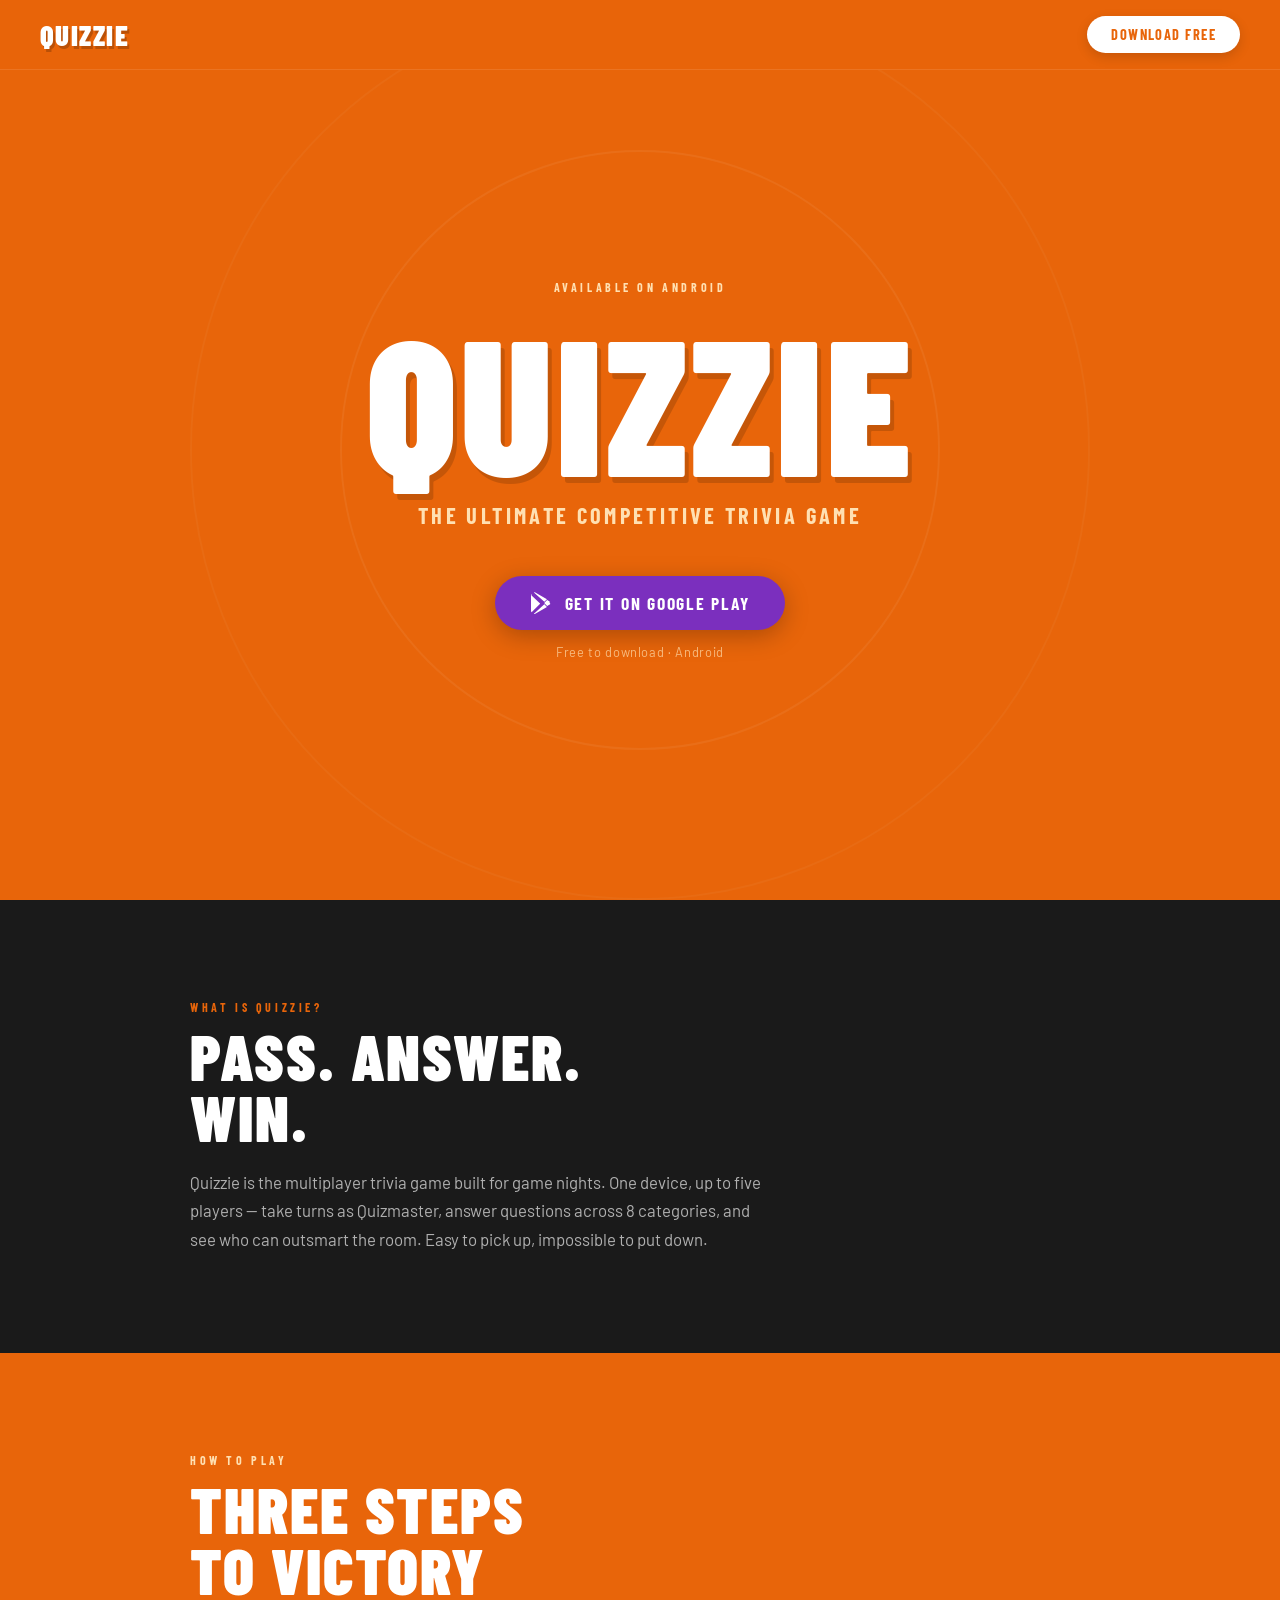
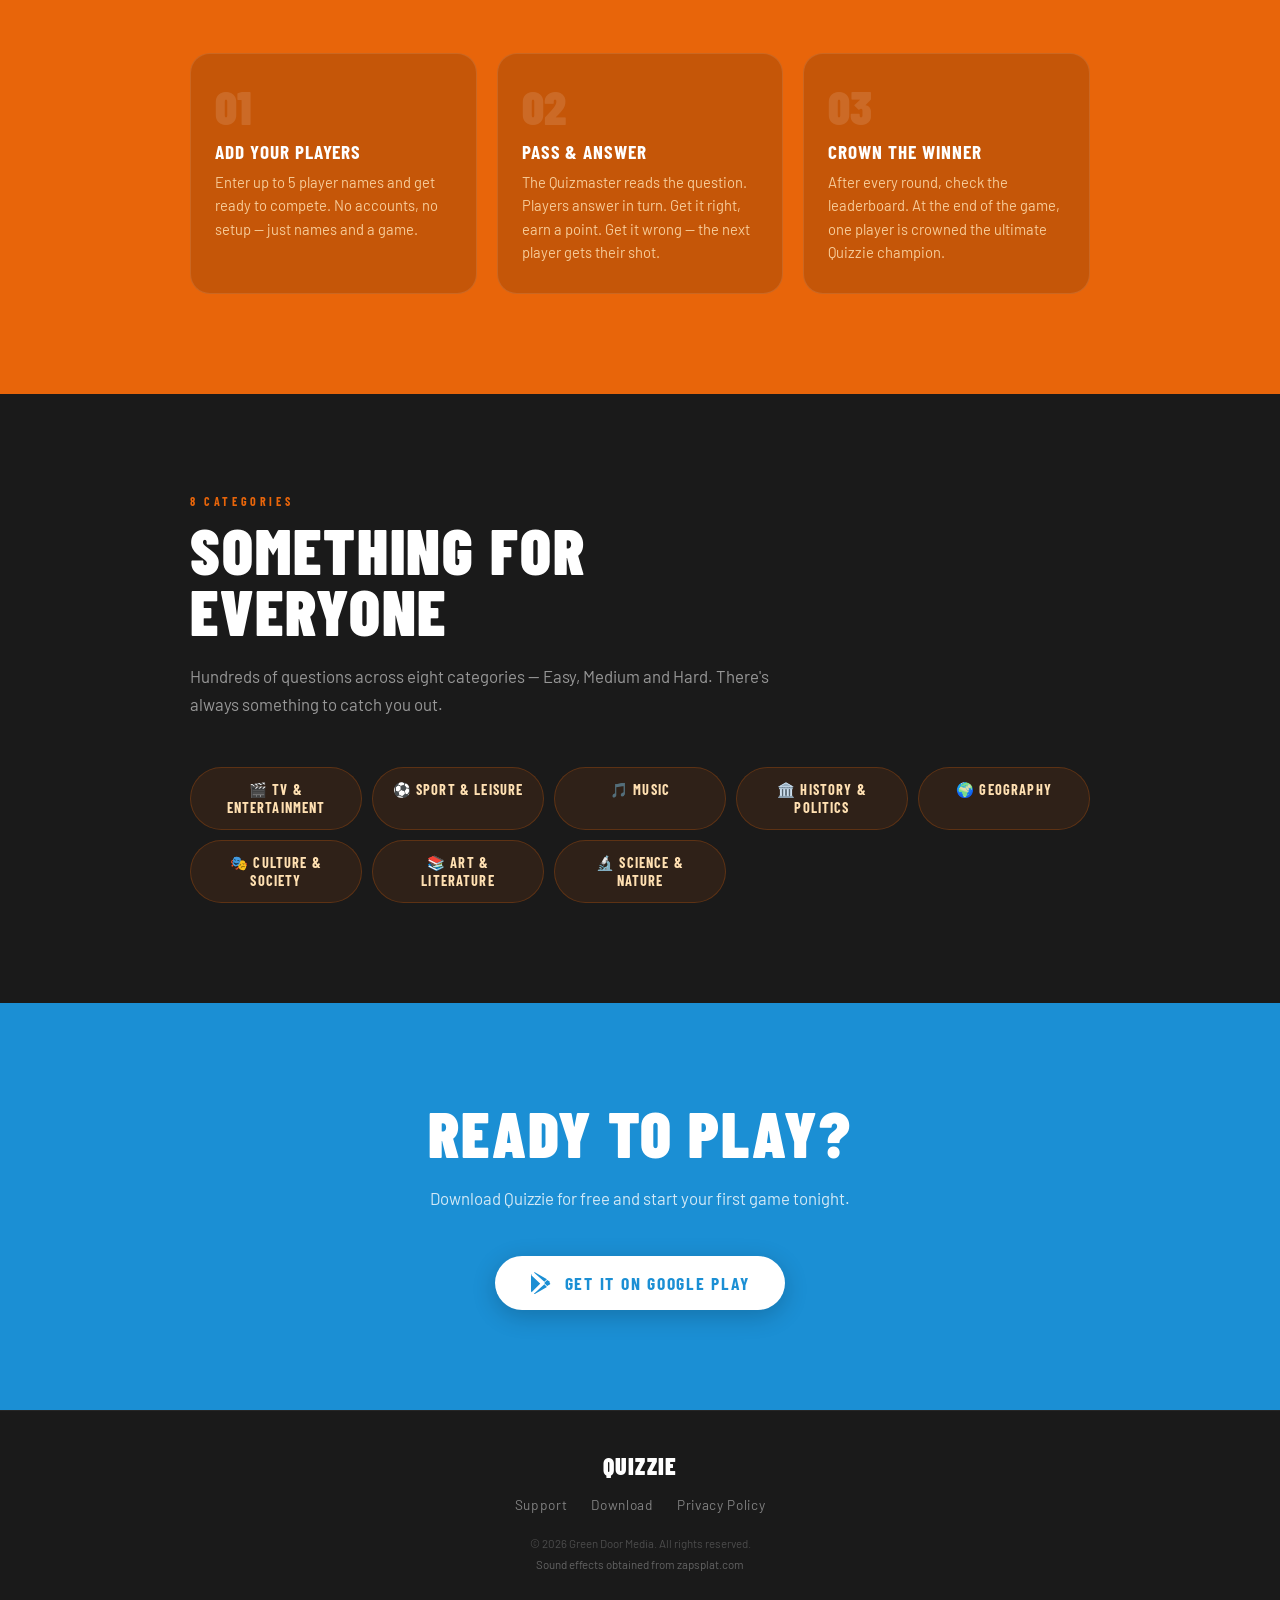
==== index.html @ a0429613 "add index html" ====
<!DOCTYPE html>
<html lang="en">
<head>
    <meta charset="UTF-8">
    <meta name="viewport" content="width=device-width, initial-scale=1.0">
    <meta name="description" content="Quizzie — The Ultimate Competitive Trivia Game. Challenge your friends and family across 8 categories. Available on Android.">
    <title>Quizzie — The Ultimate Competitive Trivia Game</title>
    <link rel="preconnect" href="https://fonts.googleapis.com">
    <link rel="preconnect" href="https://fonts.gstatic.com" crossorigin>
    <link href="https://fonts.googleapis.com/css2?family=Barlow+Condensed:ital,wght@0,400;0,700;0,900;1,700&family=Barlow:wght@400;500&display=swap" rel="stylesheet">
    <style>
        *, *::before, *::after { box-sizing: border-box; margin: 0; padding: 0; }

        :root {
            --orange:    #E8650A;
            --blue:      #1B8FD4;
            --white:     #FFFFFF;
            --off-white: #FFE0B2;
            --dark:      #1A1A1A;
            --purple:    #7B2FBE;
        }

        html { scroll-behavior: smooth; }

        body {
            font-family: 'Barlow', sans-serif;
            background: var(--orange);
            color: var(--white);
            overflow-x: hidden;
        }

        /* ── NAV ── */
        nav {
            position: fixed;
            top: 0; left: 0; right: 0;
            z-index: 100;
            padding: 16px 40px;
            display: flex;
            align-items: center;
            justify-content: space-between;
            background: rgba(232,101,10,0.95);
            backdrop-filter: blur(8px);
            border-bottom: 1px solid rgba(255,255,255,0.1);
        }
        .nav-logo {
            font-family: 'Barlow Condensed', sans-serif;
            font-weight: 900;
            font-size: 1.8rem;
            text-transform: uppercase;
            letter-spacing: 0.05em;
            color: var(--white);
            text-decoration: none;
            text-shadow: 2px 3px 0 rgba(0,0,0,0.2);
        }
        .nav-cta {
            background: var(--white);
            color: var(--orange);
            font-family: 'Barlow Condensed', sans-serif;
            font-weight: 700;
            font-size: 0.9rem;
            text-transform: uppercase;
            letter-spacing: 0.1em;
            padding: 10px 24px;
            border-radius: 50px;
            text-decoration: none;
            transition: transform 0.15s, box-shadow 0.15s;
            box-shadow: 0 4px 12px rgba(0,0,0,0.15);
        }
        .nav-cta:hover {
            transform: translateY(-2px);
            box-shadow: 0 6px 20px rgba(0,0,0,0.2);
        }

        /* ── HERO ── */
        .hero {
            min-height: 100vh;
            display: flex;
            flex-direction: column;
            align-items: center;
            justify-content: center;
            text-align: center;
            padding: 120px 24px 80px;
            position: relative;
            overflow: hidden;
        }
        .hero::before {
            content: '';
            position: absolute;
            width: 600px; height: 600px;
            border-radius: 50%;
            border: 2px solid rgba(255,255,255,0.06);
            top: 50%; left: 50%;
            transform: translate(-50%, -50%);
            pointer-events: none;
        }
        .hero::after {
            content: '';
            position: absolute;
            width: 900px; height: 900px;
            border-radius: 50%;
            border: 2px solid rgba(255,255,255,0.04);
            top: 50%; left: 50%;
            transform: translate(-50%, -50%);
            pointer-events: none;
        }
        .hero-eyebrow {
            color: var(--off-white);
            font-family: 'Barlow Condensed', sans-serif;
            font-weight: 700;
            font-size: 0.75rem;
            letter-spacing: 0.3em;
            text-transform: uppercase;
            margin-bottom: 20px;
            opacity: 0;
            animation: fadeUp 0.6s ease forwards 0.2s;
        }
        .hero-logo {
            font-family: 'Barlow Condensed', sans-serif;
            font-weight: 900;
            font-size: clamp(5rem, 18vw, 12rem);
            text-transform: uppercase;
            letter-spacing: 0.02em;
            line-height: 0.9;
            text-shadow: 4px 6px 0 rgba(0,0,0,0.15);
            margin-bottom: 16px;
            opacity: 0;
            animation: fadeUp 0.6s ease forwards 0.4s;
        }
        .hero-tagline {
            font-family: 'Barlow Condensed', sans-serif;
            font-weight: 700;
            font-size: clamp(1rem, 3vw, 1.4rem);
            text-transform: uppercase;
            letter-spacing: 0.15em;
            color: var(--off-white);
            margin-bottom: 48px;
            opacity: 0;
            animation: fadeUp 0.6s ease forwards 0.6s;
        }
        .hero-actions {
            display: flex;
            flex-direction: column;
            align-items: center;
            gap: 14px;
            opacity: 0;
            animation: fadeUp 0.6s ease forwards 0.8s;
        }
        .btn-dark {
            display: inline-flex;
            align-items: center;
            gap: 12px;
            background: #7B2FBE;
            color: var(--white);
            font-family: 'Barlow Condensed', sans-serif;
            font-weight: 700;
            font-size: 1.1rem;
            text-transform: uppercase;
            letter-spacing: 0.1em;
            padding: 16px 36px;
            border-radius: 50px;
            text-decoration: none;
            transition: transform 0.15s, box-shadow 0.15s;
            box-shadow: 0 6px 24px rgba(0,0,0,0.25);
        }
        .btn-dark:hover {
            transform: translateY(-3px);
            box-shadow: 0 10px 32px rgba(0,0,0,0.3);
        }
        .btn-dark svg { width: 22px; height: 22px; flex-shrink: 0; }
        .hero-note {
            font-size: 0.8rem;
            color: var(--off-white);
            opacity: 0.7;
            letter-spacing: 0.05em;
        }

        /* ── SECTIONS ── */
        .container { max-width: 900px; margin: 0 auto; }

        .section-eyebrow {
            font-family: 'Barlow Condensed', sans-serif;
            font-weight: 700;
            font-size: 0.75rem;
            letter-spacing: 0.3em;
            text-transform: uppercase;
            margin-bottom: 12px;
        }
        .section-title {
            font-family: 'Barlow Condensed', sans-serif;
            font-weight: 900;
            font-size: clamp(2.5rem, 6vw, 4rem);
            text-transform: uppercase;
            letter-spacing: 0.03em;
            line-height: 0.95;
            margin-bottom: 20px;
        }
        .section-body {
            font-size: 1.05rem;
            line-height: 1.7;
            max-width: 580px;
        }

        /* ── ABOUT ── */
        .about {
            background: var(--dark);
            padding: 100px 24px;
        }
        .about .section-eyebrow { color: var(--orange); }
        .about .section-body { color: rgba(255,255,255,0.65); }

        /* ── HOW IT WORKS ── */
        .how {
            background: var(--orange);
            padding: 100px 24px;
        }
        .how .section-eyebrow { color: var(--off-white); }

        .steps {
            display: grid;
            grid-template-columns: repeat(auto-fit, minmax(240px, 1fr));
            gap: 20px;
            margin-top: 52px;
        }
        .step {
            background: rgba(0,0,0,0.15);
            border-radius: 20px;
            padding: 28px 24px;
            border: 1px solid rgba(255,255,255,0.1);
        }
        .step-number {
            font-family: 'Barlow Condensed', sans-serif;
            font-weight: 900;
            font-size: 3rem;
            color: rgba(255,255,255,0.12);
            line-height: 1;
            margin-bottom: 10px;
        }
        .step-title {
            font-family: 'Barlow Condensed', sans-serif;
            font-weight: 700;
            font-size: 1.2rem;
            text-transform: uppercase;
            letter-spacing: 0.05em;
            margin-bottom: 8px;
        }
        .step-body {
            font-size: 0.92rem;
            line-height: 1.6;
            color: var(--off-white);
            opacity: 0.85;
        }

        /* ── CATEGORIES ── */
        .categories {
            background: var(--dark);
            padding: 100px 24px;
        }
        .categories .section-eyebrow { color: var(--orange); }
        .categories .section-body { color: rgba(255,255,255,0.55); margin-top: 12px; }

        .category-grid {
            display: grid;
            grid-template-columns: repeat(auto-fit, minmax(170px, 1fr));
            gap: 10px;
            margin-top: 48px;
        }
        .category-pill {
            background: rgba(232,101,10,0.1);
            border: 1px solid rgba(232,101,10,0.25);
            border-radius: 50px;
            padding: 13px 18px;
            text-align: center;
            font-family: 'Barlow Condensed', sans-serif;
            font-weight: 700;
            font-size: 0.9rem;
            text-transform: uppercase;
            letter-spacing: 0.08em;
            color: var(--off-white);
            transition: background 0.2s, border-color 0.2s;
        }
        .category-pill:hover {
            background: rgba(232,101,10,0.22);
            border-color: rgba(232,101,10,0.5);
        }

        /* ── CTA ── */
        .cta-section {
            background: var(--blue);
            padding: 100px 24px;
            text-align: center;
        }
        .cta-section .section-body {
            color: rgba(255,255,255,0.8);
            margin: 14px auto 44px;
        }
        .btn-white {
            display: inline-flex;
            align-items: center;
            gap: 12px;
            background: var(--white);
            color: var(--blue);
            font-family: 'Barlow Condensed', sans-serif;
            font-weight: 700;
            font-size: 1.1rem;
            text-transform: uppercase;
            letter-spacing: 0.1em;
            padding: 16px 36px;
            border-radius: 50px;
            text-decoration: none;
            transition: transform 0.15s, box-shadow 0.15s;
            box-shadow: 0 6px 24px rgba(0,0,0,0.2);
        }
        .btn-white:hover {
            transform: translateY(-3px);
            box-shadow: 0 10px 32px rgba(0,0,0,0.25);
        }
        .btn-white svg { width: 22px; height: 22px; flex-shrink: 0; }

        /* ── FOOTER ── */
        footer {
            background: var(--dark);
            padding: 40px 24px;
            text-align: center;
            border-top: 1px solid rgba(255,255,255,0.05);
        }
        .footer-logo {
            font-family: 'Barlow Condensed', sans-serif;
            font-weight: 900;
            font-size: 1.5rem;
            text-transform: uppercase;
            letter-spacing: 0.05em;
            margin-bottom: 16px;
        }
        .footer-links {
            display: flex;
            align-items: center;
            justify-content: center;
            gap: 24px;
            margin-bottom: 20px;
            flex-wrap: wrap;
        }
        .footer-links a {
            color: rgba(255,255,255,0.45);
            text-decoration: none;
            font-size: 0.85rem;
            letter-spacing: 0.05em;
            transition: color 0.15s;
        }
        .footer-links a:hover { color: var(--white); }
        .footer-credit {
            font-size: 0.72rem;
            color: rgba(255,255,255,0.22);
            line-height: 1.8;
        }
        .footer-credit a {
            color: rgba(255,255,255,0.32);
            text-decoration: none;
        }
        .footer-credit a:hover { color: rgba(255,255,255,0.55); }

        /* ── ANIMATION ── */
        @keyframes fadeUp {
            from { opacity: 0; transform: translateY(24px); }
            to   { opacity: 1; transform: translateY(0); }
        }

        /* ── RESPONSIVE ── */
        @media (max-width: 600px) {
            nav { padding: 14px 20px; }
            .nav-logo { font-size: 1.4rem; }
            .hero { padding: 100px 20px 60px; }
            .about, .how, .categories, .cta-section { padding: 72px 20px; }
            .steps { grid-template-columns: 1fr; }
            .category-grid { grid-template-columns: repeat(2, 1fr); }
        }

        @media (prefers-reduced-motion: reduce) {
            .hero-eyebrow, .hero-logo, .hero-tagline, .hero-actions {
                opacity: 1; animation: none;
            }
        }
    </style>
</head>
<body>

<!-- NAV -->
<nav>
    <a href="#" class="nav-logo">Quizzie</a>
    <a href="#download" class="nav-cta">Download Free</a>
</nav>

<!-- HERO -->
<section class="hero">
    <p class="hero-eyebrow">Available on Android</p>
    <h1 class="hero-logo">Quizzie</h1>
    <p class="hero-tagline">The Ultimate Competitive Trivia Game</p>
    <div class="hero-actions">
        <a href="#download" class="btn-dark">
            <svg viewBox="0 0 24 24" fill="currentColor" aria-hidden="true">
                <path d="M3.18 23.76c.3.17.64.24.99.2l13.24-7.64-2.87-2.87L3.18 23.76zM.54 1.96C.2 2.37 0 2.96 0 3.71v16.58c0 .75.2 1.34.55 1.75l.09.09 9.29-9.29v-.22L.63 3.87.54 1.96zM20.37 10.43l-2.77-1.6-3.2 3.2 3.2 3.2 2.79-1.61c.8-.46.8-1.21-.02-1.67v-.52zM4.17.24L17.41 7.87l-2.87 2.87L3.18.44A1.17 1.17 0 014.17.24z"/>
            </svg>
            Get it on Google Play
        </a>
        <p class="hero-note">Free to download &middot; Android</p>
    </div>
</section>

<!-- ABOUT -->
<section class="about">
    <div class="container">
        <p class="section-eyebrow">What is Quizzie?</p>
        <h2 class="section-title">Pass. Answer.<br>Win.</h2>
        <p class="section-body">Quizzie is the multiplayer trivia game built for game nights. One device, up to five players — take turns as Quizmaster, answer questions across 8 categories, and see who can outsmart the room. Easy to pick up, impossible to put down.</p>
    </div>
</section>

<!-- HOW IT WORKS -->
<section class="how">
    <div class="container">
        <p class="section-eyebrow">How to play</p>
        <h2 class="section-title">Three Steps<br>to Victory</h2>
        <div class="steps">
            <div class="step">
                <div class="step-number">01</div>
                <div class="step-title">Add Your Players</div>
                <p class="step-body">Enter up to 5 player names and get ready to compete. No accounts, no setup — just names and a game.</p>
            </div>
            <div class="step">
                <div class="step-number">02</div>
                <div class="step-title">Pass &amp; Answer</div>
                <p class="step-body">The Quizmaster reads the question. Players answer in turn. Get it right, earn a point. Get it wrong — the next player gets their shot.</p>
            </div>
            <div class="step">
                <div class="step-number">03</div>
                <div class="step-title">Crown the Winner</div>
                <p class="step-body">After every round, check the leaderboard. At the end of the game, one player is crowned the ultimate Quizzie champion.</p>
            </div>
        </div>
    </div>
</section>

<!-- CATEGORIES -->
<section class="categories">
    <div class="container">
        <p class="section-eyebrow">8 Categories</p>
        <h2 class="section-title">Something for<br>Everyone</h2>
        <p class="section-body">Hundreds of questions across eight categories — Easy, Medium and Hard. There's always something to catch you out.</p>
        <div class="category-grid">
            <div class="category-pill">🎬 TV &amp; Entertainment</div>
            <div class="category-pill">⚽ Sport &amp; Leisure</div>
            <div class="category-pill">🎵 Music</div>
            <div class="category-pill">🏛️ History &amp; Politics</div>
            <div class="category-pill">🌍 Geography</div>
            <div class="category-pill">🎭 Culture &amp; Society</div>
            <div class="category-pill">📚 Art &amp; Literature</div>
            <div class="category-pill">🔬 Science &amp; Nature</div>
        </div>
    </div>
</section>

<!-- DOWNLOAD CTA -->
<section class="cta-section" id="download">
    <div class="container">
        <h2 class="section-title">Ready to Play?</h2>
        <p class="section-body">Download Quizzie for free and start your first game tonight.</p>
        <a href="https://play.google.com/store" class="btn-white">
            <svg viewBox="0 0 24 24" fill="currentColor" aria-hidden="true">
                <path d="M3.18 23.76c.3.17.64.24.99.2l13.24-7.64-2.87-2.87L3.18 23.76zM.54 1.96C.2 2.37 0 2.96 0 3.71v16.58c0 .75.2 1.34.55 1.75l.09.09 9.29-9.29v-.22L.63 3.87.54 1.96zM20.37 10.43l-2.77-1.6-3.2 3.2 3.2 3.2 2.79-1.61c.8-.46.8-1.21-.02-1.67v-.52zM4.17.24L17.41 7.87l-2.87 2.87L3.18.44A1.17 1.17 0 014.17.24z"/>
            </svg>
            Get it on Google Play
        </a>
    </div>
</section>

<!-- FOOTER -->
<footer>
    <div class="footer-logo">Quizzie</div>
    <div class="footer-links">
        <a href="mailto:greendoormediasupport@gmail.com">Support</a>
        <a href="#download">Download</a>
        <a href="#">Privacy Policy</a>
    </div>
    <p class="footer-credit">
        &copy; 2026 Green Door Media. All rights reserved.<br>
        <a href="https://www.zapsplat.com">Sound effects obtained from zapsplat.com</a>
    </p>
</footer>

</body>
</html>
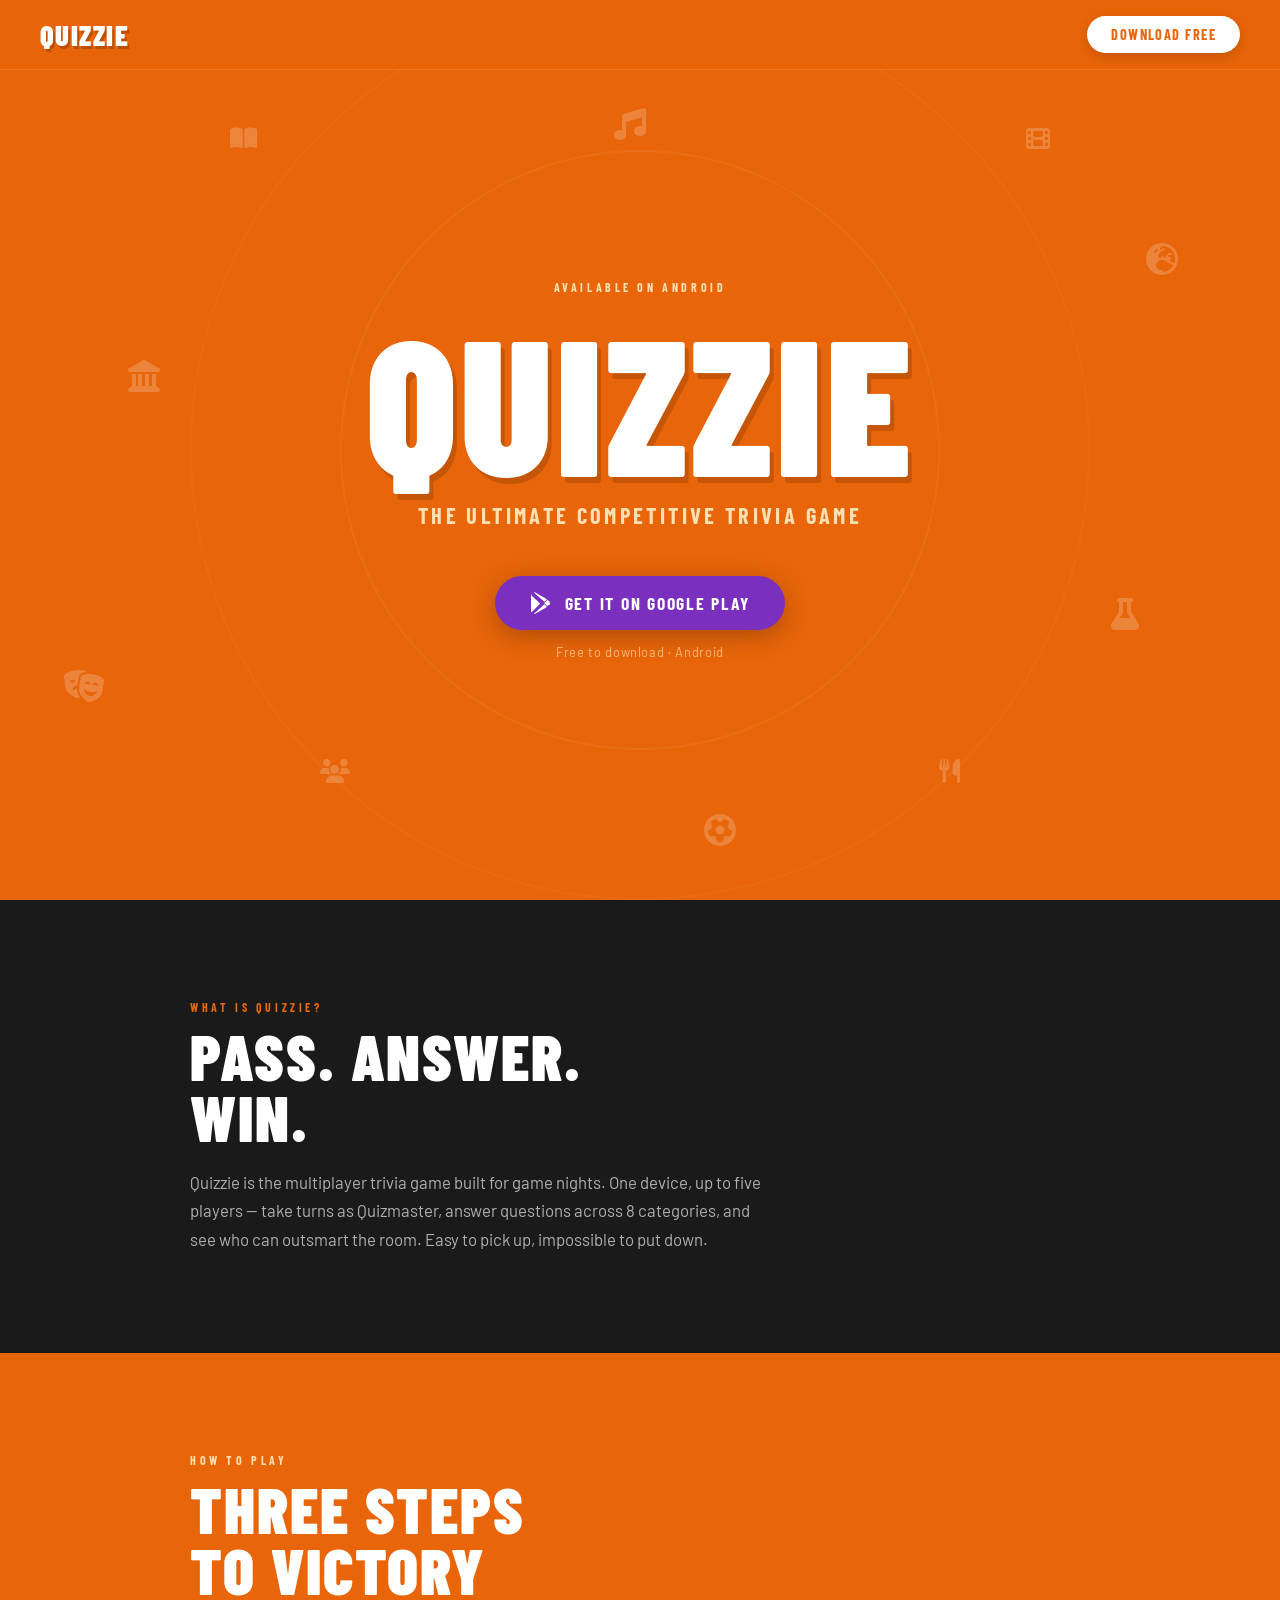
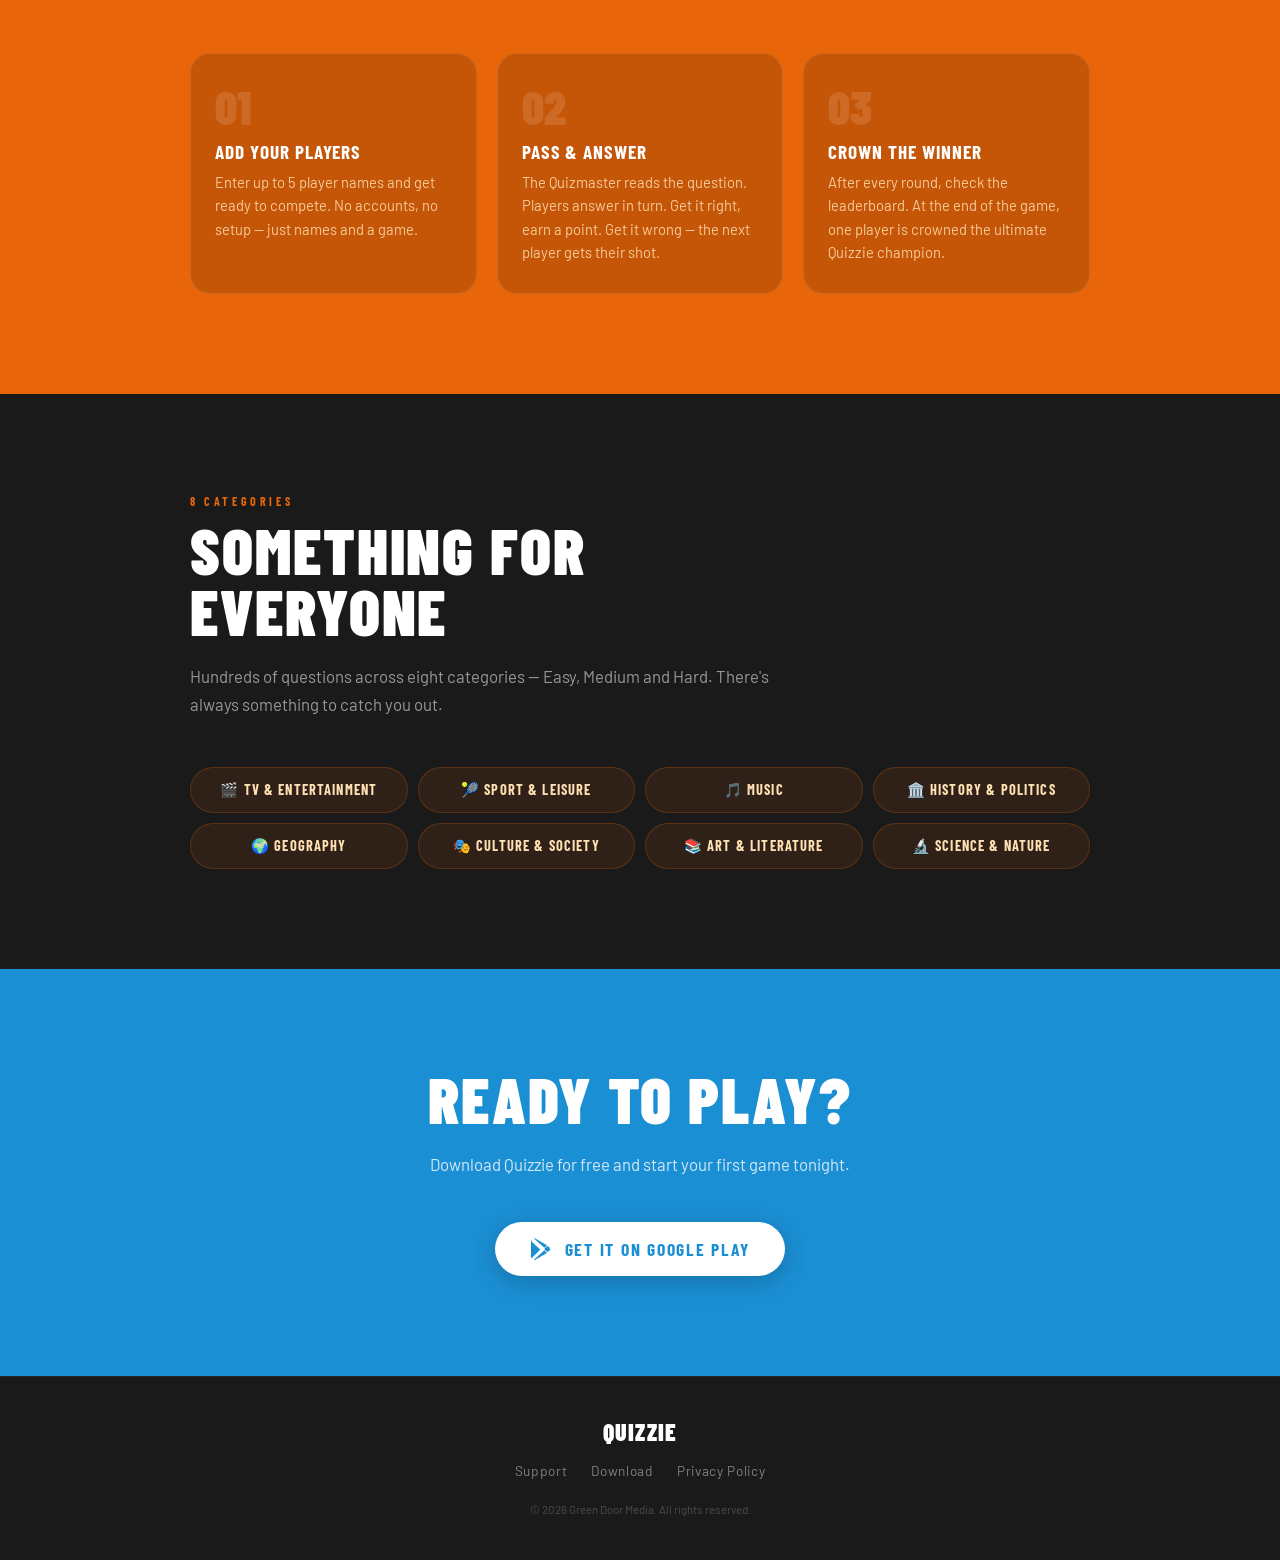
==== commit 28cbacdd: "split css into own file" ====
--- a/index.html
+++ b/index.html
@@ -8,378 +8,8 @@
     <link rel="preconnect" href="https://fonts.googleapis.com">
     <link rel="preconnect" href="https://fonts.gstatic.com" crossorigin>
     <link href="https://fonts.googleapis.com/css2?family=Barlow+Condensed:ital,wght@0,400;0,700;0,900;1,700&family=Barlow:wght@400;500&display=swap" rel="stylesheet">
-    <style>
-        *, *::before, *::after { box-sizing: border-box; margin: 0; padding: 0; }
-
-        :root {
-            --orange:    #E8650A;
-            --blue:      #1B8FD4;
-            --white:     #FFFFFF;
-            --off-white: #FFE0B2;
-            --dark:      #1A1A1A;
-            --purple:    #7B2FBE;
-        }
-
-        html { scroll-behavior: smooth; }
-
-        body {
-            font-family: 'Barlow', sans-serif;
-            background: var(--orange);
-            color: var(--white);
-            overflow-x: hidden;
-        }
-
-        /* ── NAV ── */
-        nav {
-            position: fixed;
-            top: 0; left: 0; right: 0;
-            z-index: 100;
-            padding: 16px 40px;
-            display: flex;
-            align-items: center;
-            justify-content: space-between;
-            background: rgba(232,101,10,0.95);
-            backdrop-filter: blur(8px);
-            border-bottom: 1px solid rgba(255,255,255,0.1);
-        }
-        .nav-logo {
-            font-family: 'Barlow Condensed', sans-serif;
-            font-weight: 900;
-            font-size: 1.8rem;
-            text-transform: uppercase;
-            letter-spacing: 0.05em;
-            color: var(--white);
-            text-decoration: none;
-            text-shadow: 2px 3px 0 rgba(0,0,0,0.2);
-        }
-        .nav-cta {
-            background: var(--white);
-            color: var(--orange);
-            font-family: 'Barlow Condensed', sans-serif;
-            font-weight: 700;
-            font-size: 0.9rem;
-            text-transform: uppercase;
-            letter-spacing: 0.1em;
-            padding: 10px 24px;
-            border-radius: 50px;
-            text-decoration: none;
-            transition: transform 0.15s, box-shadow 0.15s;
-            box-shadow: 0 4px 12px rgba(0,0,0,0.15);
-        }
-        .nav-cta:hover {
-            transform: translateY(-2px);
-            box-shadow: 0 6px 20px rgba(0,0,0,0.2);
-        }
-
-        /* ── HERO ── */
-        .hero {
-            min-height: 100vh;
-            display: flex;
-            flex-direction: column;
-            align-items: center;
-            justify-content: center;
-            text-align: center;
-            padding: 120px 24px 80px;
-            position: relative;
-            overflow: hidden;
-        }
-        .hero::before {
-            content: '';
-            position: absolute;
-            width: 600px; height: 600px;
-            border-radius: 50%;
-            border: 2px solid rgba(255,255,255,0.06);
-            top: 50%; left: 50%;
-            transform: translate(-50%, -50%);
-            pointer-events: none;
-        }
-        .hero::after {
-            content: '';
-            position: absolute;
-            width: 900px; height: 900px;
-            border-radius: 50%;
-            border: 2px solid rgba(255,255,255,0.04);
-            top: 50%; left: 50%;
-            transform: translate(-50%, -50%);
-            pointer-events: none;
-        }
-        .hero-eyebrow {
-            color: var(--off-white);
-            font-family: 'Barlow Condensed', sans-serif;
-            font-weight: 700;
-            font-size: 0.75rem;
-            letter-spacing: 0.3em;
-            text-transform: uppercase;
-            margin-bottom: 20px;
-            opacity: 0;
-            animation: fadeUp 0.6s ease forwards 0.2s;
-        }
-        .hero-logo {
-            font-family: 'Barlow Condensed', sans-serif;
-            font-weight: 900;
-            font-size: clamp(5rem, 18vw, 12rem);
-            text-transform: uppercase;
-            letter-spacing: 0.02em;
-            line-height: 0.9;
-            text-shadow: 4px 6px 0 rgba(0,0,0,0.15);
-            margin-bottom: 16px;
-            opacity: 0;
-            animation: fadeUp 0.6s ease forwards 0.4s;
-        }
-        .hero-tagline {
-            font-family: 'Barlow Condensed', sans-serif;
-            font-weight: 700;
-            font-size: clamp(1rem, 3vw, 1.4rem);
-            text-transform: uppercase;
-            letter-spacing: 0.15em;
-            color: var(--off-white);
-            margin-bottom: 48px;
-            opacity: 0;
-            animation: fadeUp 0.6s ease forwards 0.6s;
-        }
-        .hero-actions {
-            display: flex;
-            flex-direction: column;
-            align-items: center;
-            gap: 14px;
-            opacity: 0;
-            animation: fadeUp 0.6s ease forwards 0.8s;
-        }
-        .btn-dark {
-            display: inline-flex;
-            align-items: center;
-            gap: 12px;
-            background: #7B2FBE;
-            color: var(--white);
-            font-family: 'Barlow Condensed', sans-serif;
-            font-weight: 700;
-            font-size: 1.1rem;
-            text-transform: uppercase;
-            letter-spacing: 0.1em;
-            padding: 16px 36px;
-            border-radius: 50px;
-            text-decoration: none;
-            transition: transform 0.15s, box-shadow 0.15s;
-            box-shadow: 0 6px 24px rgba(0,0,0,0.25);
-        }
-        .btn-dark:hover {
-            transform: translateY(-3px);
-            box-shadow: 0 10px 32px rgba(0,0,0,0.3);
-        }
-        .btn-dark svg { width: 22px; height: 22px; flex-shrink: 0; }
-        .hero-note {
-            font-size: 0.8rem;
-            color: var(--off-white);
-            opacity: 0.7;
-            letter-spacing: 0.05em;
-        }
-
-        /* ── SECTIONS ── */
-        .container { max-width: 900px; margin: 0 auto; }
-
-        .section-eyebrow {
-            font-family: 'Barlow Condensed', sans-serif;
-            font-weight: 700;
-            font-size: 0.75rem;
-            letter-spacing: 0.3em;
-            text-transform: uppercase;
-            margin-bottom: 12px;
-        }
-        .section-title {
-            font-family: 'Barlow Condensed', sans-serif;
-            font-weight: 900;
-            font-size: clamp(2.5rem, 6vw, 4rem);
-            text-transform: uppercase;
-            letter-spacing: 0.03em;
-            line-height: 0.95;
-            margin-bottom: 20px;
-        }
-        .section-body {
-            font-size: 1.05rem;
-            line-height: 1.7;
-            max-width: 580px;
-        }
-
-        /* ── ABOUT ── */
-        .about {
-            background: var(--dark);
-            padding: 100px 24px;
-        }
-        .about .section-eyebrow { color: var(--orange); }
-        .about .section-body { color: rgba(255,255,255,0.65); }
-
-        /* ── HOW IT WORKS ── */
-        .how {
-            background: var(--orange);
-            padding: 100px 24px;
-        }
-        .how .section-eyebrow { color: var(--off-white); }
-
-        .steps {
-            display: grid;
-            grid-template-columns: repeat(auto-fit, minmax(240px, 1fr));
-            gap: 20px;
-            margin-top: 52px;
-        }
-        .step {
-            background: rgba(0,0,0,0.15);
-            border-radius: 20px;
-            padding: 28px 24px;
-            border: 1px solid rgba(255,255,255,0.1);
-        }
-        .step-number {
-            font-family: 'Barlow Condensed', sans-serif;
-            font-weight: 900;
-            font-size: 3rem;
-            color: rgba(255,255,255,0.12);
-            line-height: 1;
-            margin-bottom: 10px;
-        }
-        .step-title {
-            font-family: 'Barlow Condensed', sans-serif;
-            font-weight: 700;
-            font-size: 1.2rem;
-            text-transform: uppercase;
-            letter-spacing: 0.05em;
-            margin-bottom: 8px;
-        }
-        .step-body {
-            font-size: 0.92rem;
-            line-height: 1.6;
-            color: var(--off-white);
-            opacity: 0.85;
-        }
-
-        /* ── CATEGORIES ── */
-        .categories {
-            background: var(--dark);
-            padding: 100px 24px;
-        }
-        .categories .section-eyebrow { color: var(--orange); }
-        .categories .section-body { color: rgba(255,255,255,0.55); margin-top: 12px; }
-
-        .category-grid {
-            display: grid;
-            grid-template-columns: repeat(auto-fit, minmax(170px, 1fr));
-            gap: 10px;
-            margin-top: 48px;
-        }
-        .category-pill {
-            background: rgba(232,101,10,0.1);
-            border: 1px solid rgba(232,101,10,0.25);
-            border-radius: 50px;
-            padding: 13px 18px;
-            text-align: center;
-            font-family: 'Barlow Condensed', sans-serif;
-            font-weight: 700;
-            font-size: 0.9rem;
-            text-transform: uppercase;
-            letter-spacing: 0.08em;
-            color: var(--off-white);
-            transition: background 0.2s, border-color 0.2s;
-        }
-        .category-pill:hover {
-            background: rgba(232,101,10,0.22);
-            border-color: rgba(232,101,10,0.5);
-        }
-
-        /* ── CTA ── */
-        .cta-section {
-            background: var(--blue);
-            padding: 100px 24px;
-            text-align: center;
-        }
-        .cta-section .section-body {
-            color: rgba(255,255,255,0.8);
-            margin: 14px auto 44px;
-        }
-        .btn-white {
-            display: inline-flex;
-            align-items: center;
-            gap: 12px;
-            background: var(--white);
-            color: var(--blue);
-            font-family: 'Barlow Condensed', sans-serif;
-            font-weight: 700;
-            font-size: 1.1rem;
-            text-transform: uppercase;
-            letter-spacing: 0.1em;
-            padding: 16px 36px;
-            border-radius: 50px;
-            text-decoration: none;
-            transition: transform 0.15s, box-shadow 0.15s;
-            box-shadow: 0 6px 24px rgba(0,0,0,0.2);
-        }
-        .btn-white:hover {
-            transform: translateY(-3px);
-            box-shadow: 0 10px 32px rgba(0,0,0,0.25);
-        }
-        .btn-white svg { width: 22px; height: 22px; flex-shrink: 0; }
-
-        /* ── FOOTER ── */
-        footer {
-            background: var(--dark);
-            padding: 40px 24px;
-            text-align: center;
-            border-top: 1px solid rgba(255,255,255,0.05);
-        }
-        .footer-logo {
-            font-family: 'Barlow Condensed', sans-serif;
-            font-weight: 900;
-            font-size: 1.5rem;
-            text-transform: uppercase;
-            letter-spacing: 0.05em;
-            margin-bottom: 16px;
-        }
-        .footer-links {
-            display: flex;
-            align-items: center;
-            justify-content: center;
-            gap: 24px;
-            margin-bottom: 20px;
-            flex-wrap: wrap;
-        }
-        .footer-links a {
-            color: rgba(255,255,255,0.45);
-            text-decoration: none;
-            font-size: 0.85rem;
-            letter-spacing: 0.05em;
-            transition: color 0.15s;
-        }
-        .footer-links a:hover { color: var(--white); }
-        .footer-credit {
-            font-size: 0.72rem;
-            color: rgba(255,255,255,0.22);
-            line-height: 1.8;
-        }
-        .footer-credit a {
-            color: rgba(255,255,255,0.32);
-            text-decoration: none;
-        }
-        .footer-credit a:hover { color: rgba(255,255,255,0.55); }
-
-        /* ── ANIMATION ── */
-        @keyframes fadeUp {
-            from { opacity: 0; transform: translateY(24px); }
-            to   { opacity: 1; transform: translateY(0); }
-        }
-
-        /* ── RESPONSIVE ── */
-        @media (max-width: 600px) {
-            nav { padding: 14px 20px; }
-            .nav-logo { font-size: 1.4rem; }
-            .hero { padding: 100px 20px 60px; }
-            .about, .how, .categories, .cta-section { padding: 72px 20px; }
-            .steps { grid-template-columns: 1fr; }
-            .category-grid { grid-template-columns: repeat(2, 1fr); }
-        }
-
-        @media (prefers-reduced-motion: reduce) {
-            .hero-eyebrow, .hero-logo, .hero-tagline, .hero-actions {
-                opacity: 1; animation: none;
-            }
-        }
-    </style>
+    <link rel="stylesheet" href="https://cdnjs.cloudflare.com/ajax/libs/font-awesome/6.5.0/css/all.min.css">
+    <link rel="stylesheet" href="styles.css">
 </head>
 <body>
 
@@ -391,6 +21,18 @@
 
 <!-- HERO -->
 <section class="hero">
+    <!-- Floating background icons — circular arrangement -->
+    <i class="fa-solid fa-music hero-icon"         style="top:12%;   left:48%;   animation-delay:0s;"></i>
+    <i class="fa-solid fa-film hero-icon"          style="top:14%;  right:18%;  animation-delay:0.5s; font-size:1.5rem;"></i>
+    <i class="fa-solid fa-earth-europe hero-icon"  style="top:27%;  right:8%;   animation-delay:1s;"></i>
+    <i class="fa-solid fa-utensils hero-icon"      style="bottom:13%; right:25%; animation-delay:1.5s; font-size:1.5rem;"></i>
+    <i class="fa-solid fa-futbol hero-icon"        style="bottom:6%; left:55%;  animation-delay:2s;"></i>
+    <i class="fa-solid fa-users hero-icon"         style="bottom:13%; left:25%; animation-delay:2.5s; font-size:1.5rem;"></i>
+    <i class="fa-solid fa-landmark hero-icon"      style="top:40%;  left:10%;    animation-delay:3s;"></i>
+    <i class="fa-solid fa-book-open hero-icon"     style="top:14%;  left:18%;   animation-delay:3.5s; font-size:1.5rem;"></i>
+    <i class="fa-solid fa-flask hero-icon"         style="bottom:30%;  right:11%;   animation-delay:4s;"></i>
+    <i class="fa-solid fa-masks-theater hero-icon" style="bottom:22%; left:5%;  animation-delay:4.5s;"></i>
+
     <p class="hero-eyebrow">Available on Android</p>
     <h1 class="hero-logo">Quizzie</h1>
     <p class="hero-tagline">The Ultimate Competitive Trivia Game</p>
@@ -447,7 +89,7 @@
         <p class="section-body">Hundreds of questions across eight categories — Easy, Medium and Hard. There's always something to catch you out.</p>
         <div class="category-grid">
             <div class="category-pill">🎬 TV &amp; Entertainment</div>
-            <div class="category-pill">⚽ Sport &amp; Leisure</div>
+            <div class="category-pill">🎾 Sport &amp; Leisure</div>
             <div class="category-pill">🎵 Music</div>
             <div class="category-pill">🏛️ History &amp; Politics</div>
             <div class="category-pill">🌍 Geography</div>
@@ -482,7 +124,6 @@
     </div>
     <p class="footer-credit">
         &copy; 2026 Green Door Media. All rights reserved.<br>
-        <a href="https://www.zapsplat.com">Sound effects obtained from zapsplat.com</a>
     </p>
 </footer>
 
--- a/styles.css
+++ b/styles.css
@@ -0,0 +1,387 @@
+*, *::before, *::after { box-sizing: border-box; margin: 0; padding: 0; }
+
+:root {
+    --orange:    #E8650A;
+    --blue:      #1B8FD4;
+    --white:     #FFFFFF;
+    --off-white: #FFE0B2;
+    --dark:      #1A1A1A;
+    --purple:    #7B2FBE;
+}
+
+html { scroll-behavior: smooth; }
+
+body {
+    font-family: 'Barlow', sans-serif;
+    background: var(--orange);
+    color: var(--white);
+    overflow-x: hidden;
+}
+
+/* ── NAV ── */
+nav {
+    position: fixed;
+    top: 0; left: 0; right: 0;
+    z-index: 100;
+    padding: 16px 40px;
+    display: flex;
+    align-items: center;
+    justify-content: space-between;
+    background: rgba(232,101,10,0.95);
+    backdrop-filter: blur(8px);
+    border-bottom: 1px solid rgba(255,255,255,0.1);
+}
+.nav-logo {
+    font-family: 'Barlow Condensed', sans-serif;
+    font-weight: 900;
+    font-size: 1.8rem;
+    text-transform: uppercase;
+    letter-spacing: 0.05em;
+    color: var(--white);
+    text-decoration: none;
+    text-shadow: 2px 3px 0 rgba(0,0,0,0.2);
+}
+.nav-cta {
+    background: var(--white);
+    color: var(--orange);
+    font-family: 'Barlow Condensed', sans-serif;
+    font-weight: 700;
+    font-size: 0.9rem;
+    text-transform: uppercase;
+    letter-spacing: 0.1em;
+    padding: 10px 24px;
+    border-radius: 50px;
+    text-decoration: none;
+    transition: transform 0.15s, box-shadow 0.15s;
+    box-shadow: 0 4px 12px rgba(0,0,0,0.15);
+}
+.nav-cta:hover {
+    transform: translateY(-2px);
+    box-shadow: 0 6px 20px rgba(0,0,0,0.2);
+}
+
+/* ── HERO ── */
+.hero {
+    min-height: 100vh;
+    display: flex;
+    flex-direction: column;
+    align-items: center;
+    justify-content: center;
+    text-align: center;
+    padding: 120px 24px 80px;
+    position: relative;
+    overflow: hidden;
+}
+.hero::before {
+    content: '';
+    position: absolute;
+    width: 600px; height: 600px;
+    border-radius: 50%;
+    border: 2px solid rgba(255,255,255,0.06);
+    top: 50%; left: 50%;
+    transform: translate(-50%, -50%);
+    pointer-events: none;
+}
+.hero::after {
+    content: '';
+    position: absolute;
+    width: 900px; height: 900px;
+    border-radius: 50%;
+    border: 2px solid rgba(255,255,255,0.04);
+    top: 50%; left: 50%;
+    transform: translate(-50%, -50%);
+    pointer-events: none;
+}
+.hero-eyebrow {
+    color: var(--off-white);
+    font-family: 'Barlow Condensed', sans-serif;
+    font-weight: 700;
+    font-size: 0.75rem;
+    letter-spacing: 0.3em;
+    text-transform: uppercase;
+    margin-bottom: 20px;
+    opacity: 0;
+    animation: fadeUp 0.6s ease forwards 0.2s;
+}
+.hero-logo {
+    font-family: 'Barlow Condensed', sans-serif;
+    font-weight: 900;
+    font-size: clamp(5rem, 18vw, 12rem);
+    text-transform: uppercase;
+    letter-spacing: 0.02em;
+    line-height: 0.9;
+    text-shadow: 4px 6px 0 rgba(0,0,0,0.15);
+    margin-bottom: 16px;
+    opacity: 0;
+    animation: fadeUp 0.6s ease forwards 0.4s;
+}
+.hero-tagline {
+    font-family: 'Barlow Condensed', sans-serif;
+    font-weight: 700;
+    font-size: clamp(1rem, 3vw, 1.4rem);
+    text-transform: uppercase;
+    letter-spacing: 0.15em;
+    color: var(--off-white);
+    margin-bottom: 48px;
+    opacity: 0;
+    animation: fadeUp 0.6s ease forwards 0.6s;
+}
+.hero-actions {
+    display: flex;
+    flex-direction: column;
+    align-items: center;
+    gap: 14px;
+    opacity: 0;
+    animation: fadeUp 0.6s ease forwards 0.8s;
+}
+.hero-icon {
+    position: absolute;
+    font-size: 2rem;
+    color: #FFFFFF;
+    opacity: 0.2;
+    animation: float 6s ease-in-out infinite;
+    pointer-events: none;
+    user-select: none;
+}
+
+@keyframes float {
+    0%, 100% { transform: translateY(0px) rotate(0deg); }
+    50% { transform: translateY(-12px) rotate(4deg); }
+}
+.btn-dark {
+    display: inline-flex;
+    align-items: center;
+    gap: 12px;
+    background: #7B2FBE;
+    color: var(--white);
+    font-family: 'Barlow Condensed', sans-serif;
+    font-weight: 700;
+    font-size: 1.1rem;
+    text-transform: uppercase;
+    letter-spacing: 0.1em;
+    padding: 16px 36px;
+    border-radius: 50px;
+    text-decoration: none;
+    transition: transform 0.15s, box-shadow 0.15s;
+    box-shadow: 0 6px 24px rgba(0,0,0,0.25);
+}
+.btn-dark:hover {
+    transform: translateY(-3px);
+    box-shadow: 0 10px 32px rgba(0,0,0,0.3);
+}
+.btn-dark svg { width: 22px; height: 22px; flex-shrink: 0; }
+.hero-note {
+    font-size: 0.8rem;
+    color: var(--off-white);
+    opacity: 0.7;
+    letter-spacing: 0.05em;
+}
+
+/* ── SECTIONS ── */
+.container { max-width: 900px; margin: 0 auto; }
+
+.section-eyebrow {
+    font-family: 'Barlow Condensed', sans-serif;
+    font-weight: 700;
+    font-size: 0.75rem;
+    letter-spacing: 0.3em;
+    text-transform: uppercase;
+    margin-bottom: 12px;
+}
+.section-title {
+    font-family: 'Barlow Condensed', sans-serif;
+    font-weight: 900;
+    font-size: clamp(2.5rem, 6vw, 4rem);
+    text-transform: uppercase;
+    letter-spacing: 0.03em;
+    line-height: 0.95;
+    margin-bottom: 20px;
+}
+.section-body {
+    font-size: 1.05rem;
+    line-height: 1.7;
+    max-width: 580px;
+}
+
+/* ── ABOUT ── */
+.about {
+    background: var(--dark);
+    padding: 100px 24px;
+}
+.about .section-eyebrow { color: var(--orange); }
+.about .section-body { color: rgba(255,255,255,0.65); }
+
+/* ── HOW IT WORKS ── */
+.how {
+    background: var(--orange);
+    padding: 100px 24px;
+}
+.how .section-eyebrow { color: var(--off-white); }
+
+.steps {
+    display: grid;
+    grid-template-columns: repeat(auto-fit, minmax(240px, 1fr));
+    gap: 20px;
+    margin-top: 52px;
+}
+.step {
+    background: rgba(0,0,0,0.15);
+    border-radius: 20px;
+    padding: 28px 24px;
+    border: 1px solid rgba(255,255,255,0.1);
+}
+.step-number {
+    font-family: 'Barlow Condensed', sans-serif;
+    font-weight: 900;
+    font-size: 3rem;
+    color: rgba(255,255,255,0.12);
+    line-height: 1;
+    margin-bottom: 10px;
+}
+.step-title {
+    font-family: 'Barlow Condensed', sans-serif;
+    font-weight: 700;
+    font-size: 1.2rem;
+    text-transform: uppercase;
+    letter-spacing: 0.05em;
+    margin-bottom: 8px;
+}
+.step-body {
+    font-size: 0.92rem;
+    line-height: 1.6;
+    color: var(--off-white);
+    opacity: 0.85;
+}
+
+/* ── CATEGORIES ── */
+.categories {
+    background: var(--dark);
+    padding: 100px 24px;
+}
+.categories .section-eyebrow { color: var(--orange); }
+.categories .section-body { color: rgba(255,255,255,0.55); margin-top: 12px; }
+
+.category-grid {
+    display: grid;
+    grid-template-columns: repeat(4, 1fr);
+    gap: 10px;
+    margin-top: 48px;
+}
+.category-pill {
+    display: flex;
+    align-items: center;
+    justify-content: center;
+    background: rgba(232,101,10,0.1);
+    border: 1px solid rgba(232,101,10,0.25);
+    border-radius: 50px;
+    padding: 13px 18px;
+    text-align: center;
+    font-family: 'Barlow Condensed', sans-serif;
+    font-weight: 700;
+    font-size: 0.9rem;
+    text-transform: uppercase;
+    letter-spacing: 0.08em;
+    color: var(--off-white);
+    transition: background 0.2s, border-color 0.2s;
+}
+.category-pill:hover {
+    background: rgba(232,101,10,0.22);
+    border-color: rgba(232,101,10,0.5);
+}
+
+/* ── CTA ── */
+.cta-section {
+    background: var(--blue);
+    padding: 100px 24px;
+    text-align: center;
+}
+.cta-section .section-body {
+    color: rgba(255,255,255,0.8);
+    margin: 14px auto 44px;
+}
+.btn-white {
+    display: inline-flex;
+    align-items: center;
+    gap: 12px;
+    background: var(--white);
+    color: var(--blue);
+    font-family: 'Barlow Condensed', sans-serif;
+    font-weight: 700;
+    font-size: 1.1rem;
+    text-transform: uppercase;
+    letter-spacing: 0.1em;
+    padding: 16px 36px;
+    border-radius: 50px;
+    text-decoration: none;
+    transition: transform 0.15s, box-shadow 0.15s;
+    box-shadow: 0 6px 24px rgba(0,0,0,0.2);
+}
+.btn-white:hover {
+    transform: translateY(-3px);
+    box-shadow: 0 10px 32px rgba(0,0,0,0.25);
+}
+.btn-white svg { width: 22px; height: 22px; flex-shrink: 0; }
+
+/* ── FOOTER ── */
+footer {
+    background: var(--dark);
+    padding: 40px 24px;
+    text-align: center;
+    border-top: 1px solid rgba(255,255,255,0.05);
+}
+.footer-logo {
+    font-family: 'Barlow Condensed', sans-serif;
+    font-weight: 900;
+    font-size: 1.5rem;
+    text-transform: uppercase;
+    letter-spacing: 0.05em;
+    margin-bottom: 16px;
+}
+.footer-links {
+    display: flex;
+    align-items: center;
+    justify-content: center;
+    gap: 24px;
+    margin-bottom: 20px;
+    flex-wrap: wrap;
+}
+.footer-links a {
+    color: rgba(255,255,255,0.45);
+    text-decoration: none;
+    font-size: 0.85rem;
+    letter-spacing: 0.05em;
+    transition: color 0.15s;
+}
+.footer-links a:hover { color: var(--white); }
+.footer-credit {
+    font-size: 0.72rem;
+    color: rgba(255,255,255,0.22);
+    line-height: 1.8;
+}
+.footer-credit a {
+    color: rgba(255,255,255,0.32);
+    text-decoration: none;
+}
+.footer-credit a:hover { color: rgba(255,255,255,0.55); }
+
+/* ── ANIMATION ── */
+@keyframes fadeUp {
+    from { opacity: 0; transform: translateY(24px); }
+    to   { opacity: 1; transform: translateY(0); }
+}
+
+/* ── RESPONSIVE ── */
+@media (max-width: 600px) {
+    nav { padding: 14px 20px; }
+    .nav-logo { font-size: 1.4rem; }
+    .hero { padding: 100px 20px 60px; }
+    .about, .how, .categories, .cta-section { padding: 72px 20px; }
+    .steps { grid-template-columns: 1fr; }
+    .category-grid { grid-template-columns: repeat(2, 1fr); }
+}
+
+@media (prefers-reduced-motion: reduce) {
+    .hero-eyebrow, .hero-logo, .hero-tagline, .hero-actions {
+        opacity: 1; animation: none;
+    }
+}
